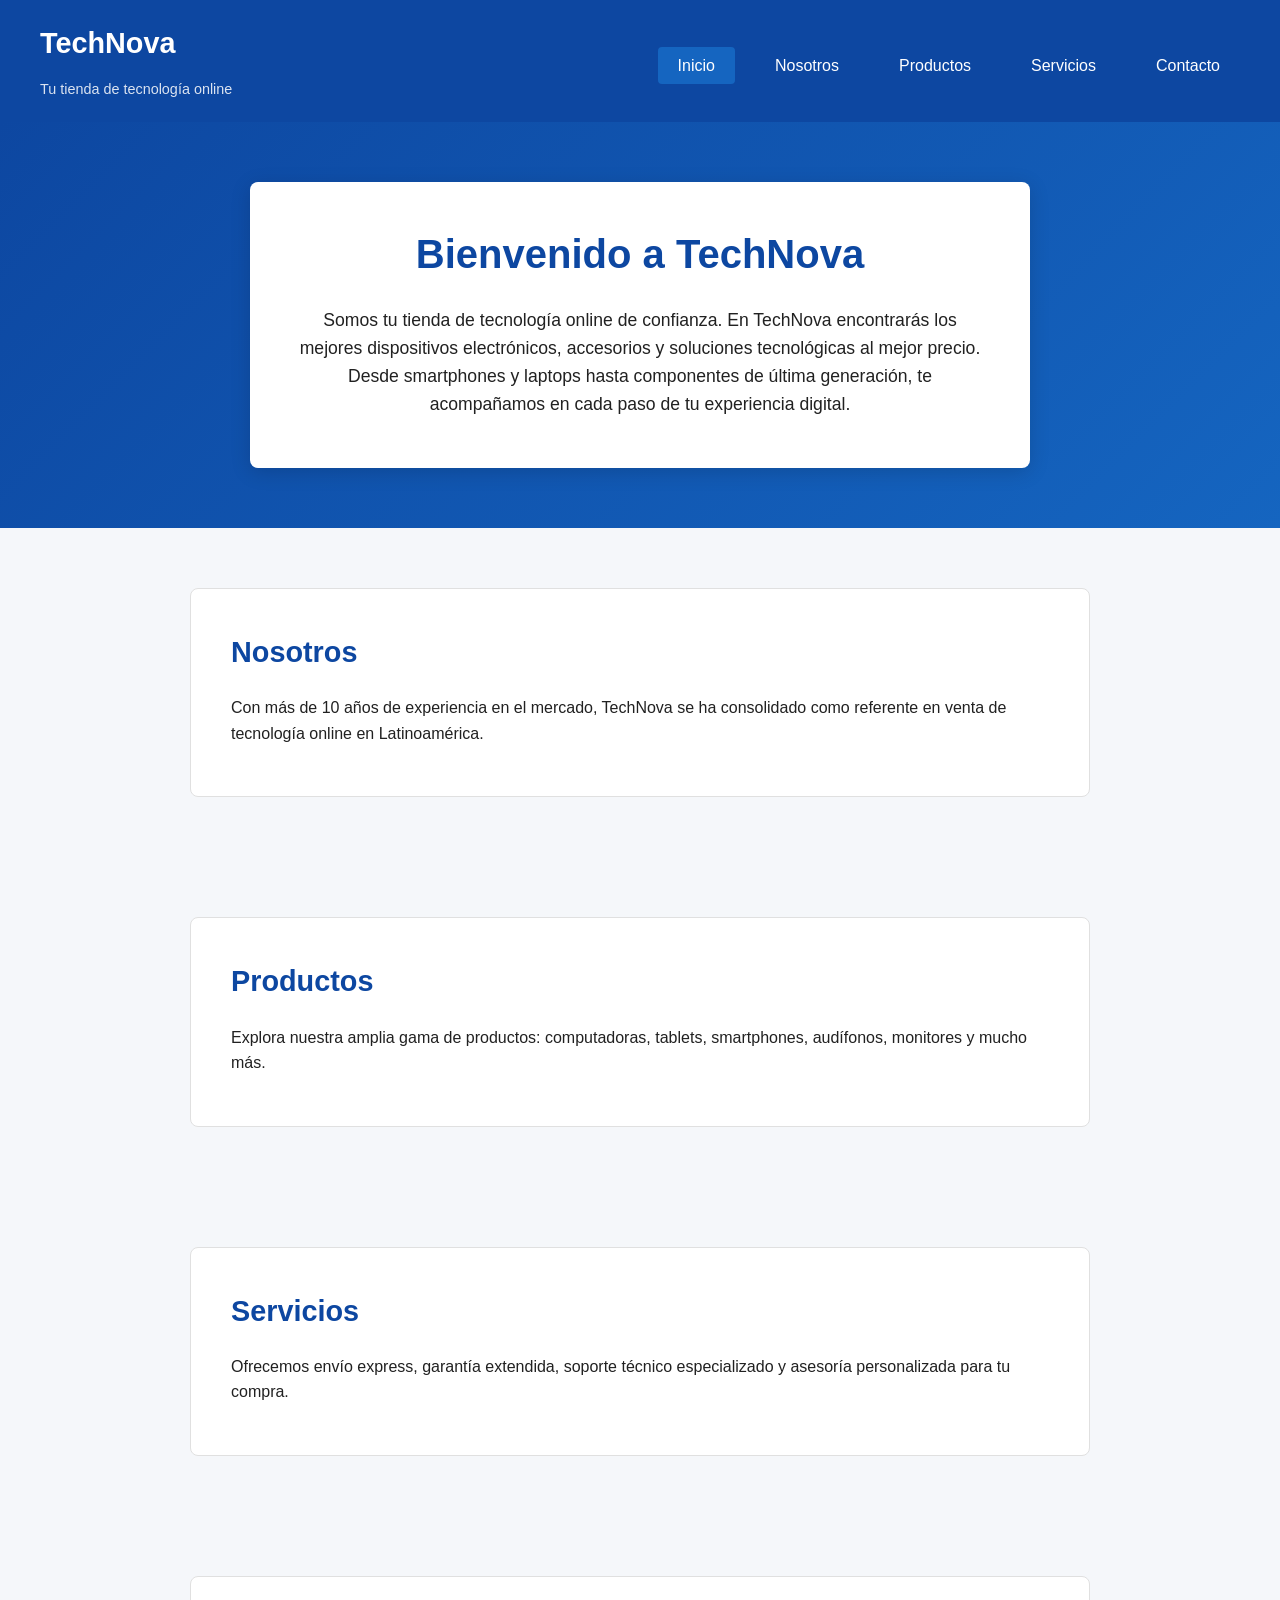
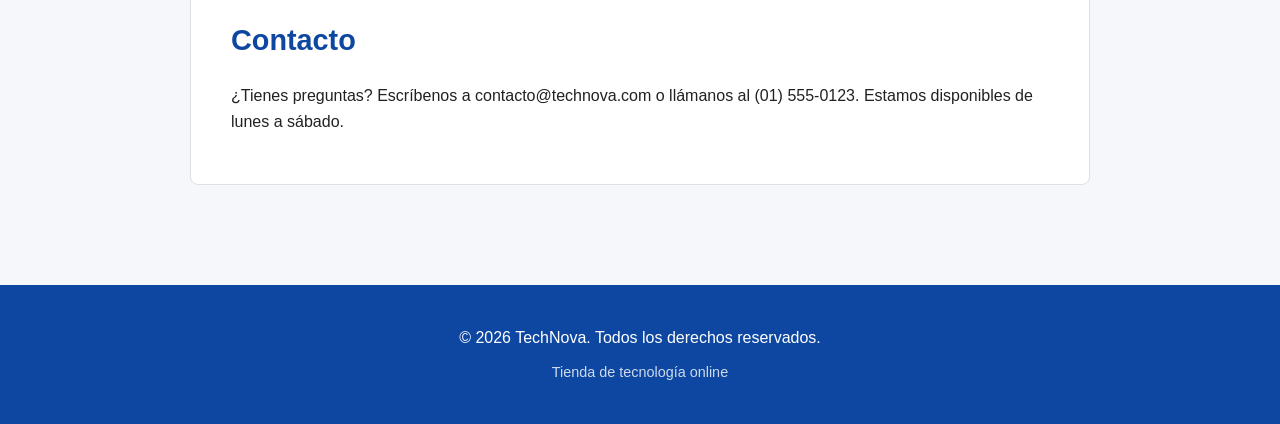
==== index.html @ bb237006 "Página web TechNova - tienda de tecnología online" ====
<!DOCTYPE html>
<html lang="es">
<head>
  <meta charset="UTF-8">
  <meta name="viewport" content="width=device-width, initial-scale=1.0">
  <title>TechNova - Tienda de Tecnología Online</title>
  <link rel="stylesheet" href="style.css">
</head>
<body>
  <header id="cabecera">
    <div class="logo">
      <h2>TechNova</h2>
      <span class="tagline">Tu tienda de tecnología online</span>
    </div>

    <nav class="navbar">
      <ul class="nav-lista">
        <li><a href="#inicio" class="nav-enlace activo">Inicio</a></li>
        <li><a href="#nosotros" class="nav-enlace">Nosotros</a></li>
        <li><a href="#productos" class="nav-enlace">Productos</a></li>
        <li><a href="#servicios" class="nav-enlace">Servicios</a></li>
        <li><a href="#contacto" class="nav-enlace">Contacto</a></li>
      </ul>
    </nav>
  </header>

  <main id="contenido-principal">
    <section id="inicio" class="seccion inicio">
      <div class="contenedor">
        <h1>Bienvenido a TechNova</h1>
        <p>
          Somos tu tienda de tecnología online de confianza. En TechNova encontrarás
          los mejores dispositivos electrónicos, accesorios y soluciones tecnológicas
          al mejor precio. Desde smartphones y laptops hasta componentes de última
          generación, te acompañamos en cada paso de tu experiencia digital.
        </p>
      </div>
    </section>

    <section id="nosotros" class="seccion">
      <div class="contenedor">
        <h2>Nosotros</h2>
        <p>
          Con más de 10 años de experiencia en el mercado, TechNova se ha consolidado
          como referente en venta de tecnología online en Latinoamérica.
        </p>
      </div>
    </section>

    <section id="productos" class="seccion">
      <div class="contenedor">
        <h2>Productos</h2>
        <p>
          Explora nuestra amplia gama de productos: computadoras, tablets, smartphones,
          audífonos, monitores y mucho más.
        </p>
      </div>
    </section>

    <section id="servicios" class="seccion">
      <div class="contenedor">
        <h2>Servicios</h2>
        <p>
          Ofrecemos envío express, garantía extendida, soporte técnico especializado
          y asesoría personalizada para tu compra.
        </p>
      </div>
    </section>

    <section id="contacto" class="seccion">
      <div class="contenedor">
        <h2>Contacto</h2>
        <p>
          ¿Tienes preguntas? Escríbenos a contacto@technova.com o llámanos al
          (01) 555-0123. Estamos disponibles de lunes a sábado.
        </p>
      </div>
    </section>
  </main>

  <footer id="pie-pagina">
    <div class="contenedor-footer">
      <p>&copy; 2026 TechNova. Todos los derechos reservados.</p>
      <p class="footer-info">Tienda de tecnología online</p>
    </div>
  </footer>
</body>
</html>
---- style.css ----
/* Variables CSS - Esquema de colores */
:root {
  --color-primario: #0d47a1;
  --color-secundario: #1565c0;
  --color-acento: #00bcd4;
  --color-fondo: #f5f7fa;
  --color-texto: #212121;
  --color-texto-claro: #ffffff;
  --color-borde: #e0e0e0;
  --espaciado-sm: 10px;
  --espaciado-md: 20px;
  --espaciado-lg: 40px;
  --espaciado-xl: 60px;
}

/* Reset básico */
* {
  margin: 0;
  padding: 0;
  box-sizing: border-box;
}

body {
  font-family: 'Segoe UI', Tahoma, Geneva, Verdana, sans-serif;
  background-color: var(--color-fondo);
  color: var(--color-texto);
  line-height: 1.6;
}

/* Header */
#cabecera {
  background-color: var(--color-primario);
  color: var(--color-texto-claro);
  padding: var(--espaciado-md) var(--espaciado-lg);
  display: flex;
  justify-content: space-between;
  align-items: center;
  flex-wrap: wrap;
}

.logo h2 {
  font-size: 1.8rem;
  margin-bottom: var(--espaciado-sm);
}

.tagline {
  font-size: 0.9rem;
  opacity: 0.85;
}

/* Navbar */
.navbar {
  margin-top: var(--espaciado-sm);
}

.nav-lista {
  list-style: none;
  display: flex;
  gap: var(--espaciado-md);
  flex-wrap: wrap;
}

.nav-enlace {
  color: var(--color-texto-claro);
  text-decoration: none;
  padding: var(--espaciado-sm) var(--espaciado-md);
  border-radius: 4px;
  transition: background-color 0.3s ease;
}

.nav-enlace:hover,
.nav-enlace.activo {
  background-color: var(--color-secundario);
}

/* Main */
#contenido-principal {
  min-height: 60vh;
}

.seccion {
  padding: var(--espaciado-xl) var(--espaciado-lg);
}

.contenedor {
  max-width: 900px;
  margin: 0 auto;
  padding: var(--espaciado-lg);
  background-color: var(--color-texto-claro);
  border-radius: 8px;
  border: 1px solid var(--color-borde);
}

/* Sección Inicio - Flexbox para centrar */
.inicio {
  display: flex;
  justify-content: center;
  align-items: center;
  background: linear-gradient(135deg, var(--color-primario), var(--color-secundario));
  padding: var(--espaciado-xl) var(--espaciado-lg);
}

.inicio .contenedor {
  text-align: center;
  border: none;
  box-shadow: 0 4px 20px rgba(0, 0, 0, 0.15);
}

.inicio h1 {
  color: var(--color-primario);
  font-size: 2.5rem;
  margin-bottom: var(--espaciado-md);
}

.inicio p {
  font-size: 1.1rem;
  color: var(--color-texto);
  max-width: 700px;
  margin: 0 auto;
}

.seccion h2 {
  color: var(--color-primario);
  margin-bottom: var(--espaciado-md);
  font-size: 1.8rem;
}

.seccion p {
  margin-bottom: var(--espaciado-sm);
}

/* Footer */
#pie-pagina {
  background-color: var(--color-primario);
  color: var(--color-texto-claro);
  padding: var(--espaciado-lg);
  margin-top: var(--espaciado-lg);
}

.contenedor-footer {
  display: flex;
  flex-direction: column;
  justify-content: center;
  align-items: center;
  text-align: center;
  gap: var(--espaciado-sm);
}

.footer-info {
  font-size: 0.9rem;
  opacity: 0.8;
}
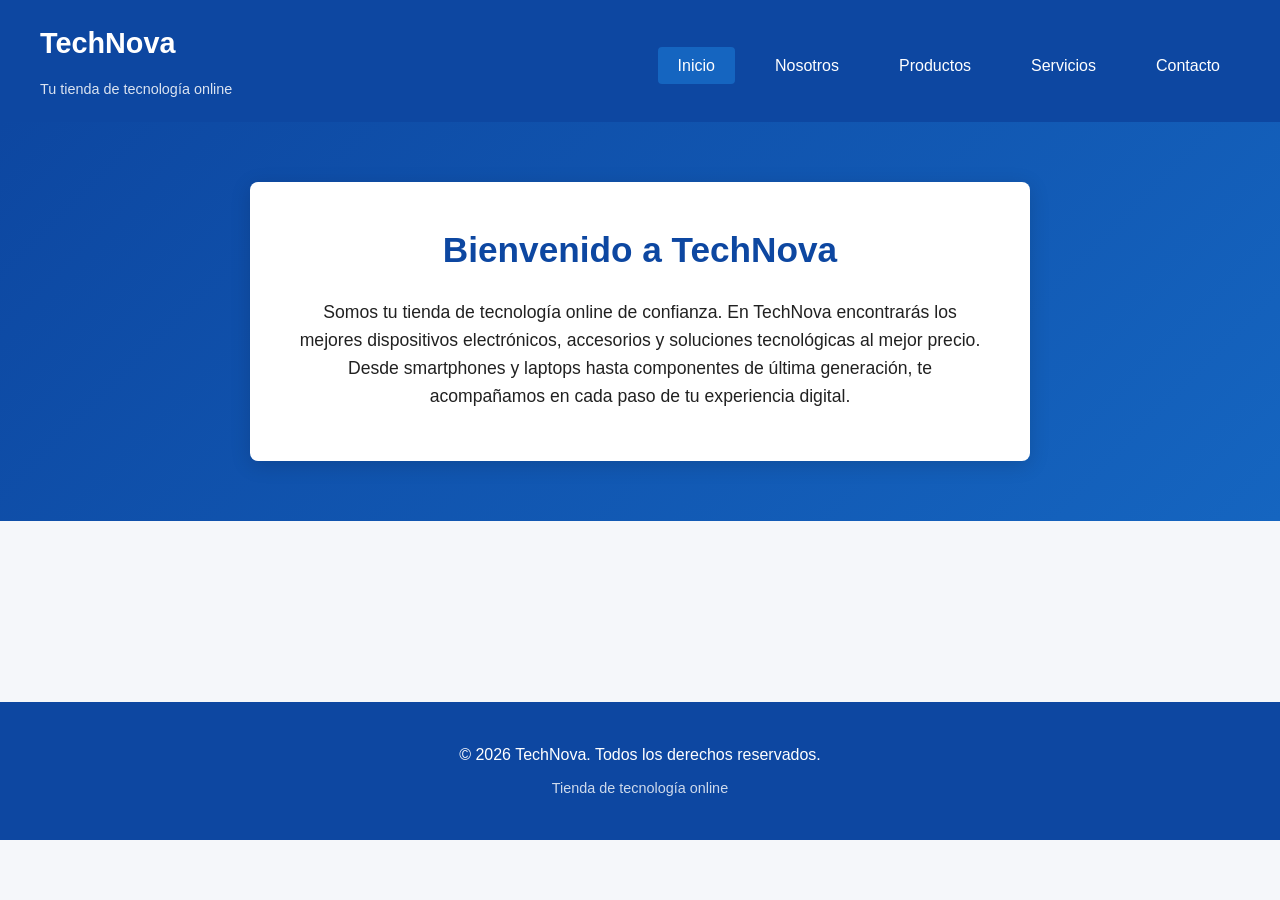
==== commit e292a49b: "Reorganizacion de proyecto" ====
--- a/index.html
+++ b/index.html
@@ -3,29 +3,29 @@
 <head>
   <meta charset="UTF-8">
   <meta name="viewport" content="width=device-width, initial-scale=1.0">
-  <title>TechNova - Tienda de Tecnología Online</title>
-  <link rel="stylesheet" href="style.css">
+  <title>TechNova - Inicio</title>
+  <link rel="stylesheet" href="css/style.css">
 </head>
 <body>
   <header id="cabecera">
     <div class="logo">
-      <h2>TechNova</h2>
+      <a href="index.html"><h2>TechNova</h2></a>
       <span class="tagline">Tu tienda de tecnología online</span>
     </div>
 
     <nav class="navbar">
       <ul class="nav-lista">
-        <li><a href="#inicio" class="nav-enlace activo">Inicio</a></li>
-        <li><a href="#nosotros" class="nav-enlace">Nosotros</a></li>
-        <li><a href="#productos" class="nav-enlace">Productos</a></li>
-        <li><a href="#servicios" class="nav-enlace">Servicios</a></li>
-        <li><a href="#contacto" class="nav-enlace">Contacto</a></li>
+        <li><a href="index.html" class="nav-enlace activo">Inicio</a></li>
+        <li><a href="pages/nosotros.html" class="nav-enlace">Nosotros</a></li>
+        <li><a href="pages/productos.html" class="nav-enlace">Productos</a></li>
+        <li><a href="pages/servicios.html" class="nav-enlace">Servicios</a></li>
+        <li><a href="pages/contacto.html" class="nav-enlace">Contacto</a></li>
       </ul>
     </nav>
   </header>
 
   <main id="contenido-principal">
-    <section id="inicio" class="seccion inicio">
+    <section class="seccion inicio">
       <div class="contenedor">
         <h1>Bienvenido a TechNova</h1>
         <p>
@@ -33,46 +33,6 @@
           los mejores dispositivos electrónicos, accesorios y soluciones tecnológicas
           al mejor precio. Desde smartphones y laptops hasta componentes de última
           generación, te acompañamos en cada paso de tu experiencia digital.
-        </p>
-      </div>
-    </section>
-
-    <section id="nosotros" class="seccion">
-      <div class="contenedor">
-        <h2>Nosotros</h2>
-        <p>
-          Con más de 10 años de experiencia en el mercado, TechNova se ha consolidado
-          como referente en venta de tecnología online en Latinoamérica.
-        </p>
-      </div>
-    </section>
-
-    <section id="productos" class="seccion">
-      <div class="contenedor">
-        <h2>Productos</h2>
-        <p>
-          Explora nuestra amplia gama de productos: computadoras, tablets, smartphones,
-          audífonos, monitores y mucho más.
-        </p>
-      </div>
-    </section>
-
-    <section id="servicios" class="seccion">
-      <div class="contenedor">
-        <h2>Servicios</h2>
-        <p>
-          Ofrecemos envío express, garantía extendida, soporte técnico especializado
-          y asesoría personalizada para tu compra.
-        </p>
-      </div>
-    </section>
-
-    <section id="contacto" class="seccion">
-      <div class="contenedor">
-        <h2>Contacto</h2>
-        <p>
-          ¿Tienes preguntas? Escríbenos a contacto@technova.com o llámanos al
-          (01) 555-0123. Estamos disponibles de lunes a sábado.
         </p>
       </div>
     </section>
--- a/css/style.css
+++ b/css/style.css
@@ -0,0 +1,199 @@
+:root {
+  --color-primario: #0d47a1;
+  --color-secundario: #1565c0;
+  --color-acento: #00bcd4;
+  --color-fondo: #f5f7fa;
+  --color-texto: #212121;
+  --color-texto-claro: #ffffff;
+  --color-borde: #e0e0e0;
+  --espaciado-sm: 10px;
+  --espaciado-md: 20px;
+  --espaciado-lg: 40px;
+  --espaciado-xl: 60px;
+}
+
+* {
+  margin: 0;
+  padding: 0;
+  box-sizing: border-box;
+}
+
+body {
+  font-family: 'Segoe UI', Tahoma, Geneva, Verdana, sans-serif;
+  background-color: var(--color-fondo);
+  color: var(--color-texto);
+  line-height: 1.6;
+}
+
+#cabecera {
+  background-color: var(--color-primario);
+  color: var(--color-texto-claro);
+  padding: var(--espaciado-md) var(--espaciado-lg);
+  display: flex;
+  justify-content: space-between;
+  align-items: center;
+  flex-wrap: wrap;
+}
+
+.logo h2 {
+  font-size: 1.8rem;
+  margin-bottom: var(--espaciado-sm);
+}
+
+.logo a {
+  color: var(--color-texto-claro);
+  text-decoration: none;
+}
+
+.tagline {
+  font-size: 0.9rem;
+  opacity: 0.85;
+}
+
+.navbar {
+  margin-top: var(--espaciado-sm);
+}
+
+.nav-lista {
+  list-style: none;
+  display: flex;
+  gap: var(--espaciado-md);
+  flex-wrap: wrap;
+}
+
+.nav-enlace {
+  color: var(--color-texto-claro);
+  text-decoration: none;
+  padding: var(--espaciado-sm) var(--espaciado-md);
+  border-radius: 4px;
+  transition: background-color 0.3s ease;
+}
+
+.nav-enlace:hover,
+.nav-enlace.activo {
+  background-color: var(--color-secundario);
+}
+
+#contenido-principal {
+  min-height: 60vh;
+}
+
+.seccion {
+  padding: var(--espaciado-xl) var(--espaciado-lg);
+}
+
+.contenedor {
+  max-width: 900px;
+  margin: 0 auto;
+  padding: var(--espaciado-lg);
+  background-color: var(--color-texto-claro);
+  border-radius: 8px;
+  border: 1px solid var(--color-borde);
+}
+
+.inicio {
+  display: flex;
+  justify-content: center;
+  align-items: center;
+  background: linear-gradient(135deg, var(--color-primario), var(--color-secundario));
+  padding: var(--espaciado-xl) var(--espaciado-lg);
+}
+
+.inicio .contenedor {
+  text-align: center;
+  border: none;
+  box-shadow: 0 4px 20px rgba(0, 0, 0, 0.15);
+}
+
+.inicio h1 {
+  color: var(--color-primario);
+  font-size: 2.5rem;
+  margin-bottom: var(--espaciado-md);
+}
+
+.inicio p {
+  font-size: 1.1rem;
+  color: var(--color-texto);
+  max-width: 700px;
+  margin: 0 auto;
+}
+
+.seccion h1,
+.seccion h2 {
+  color: var(--color-primario);
+  margin-bottom: var(--espaciado-md);
+  font-size: 1.8rem;
+}
+
+.seccion h1 {
+  font-size: 2.2rem;
+}
+
+.seccion p {
+  margin-bottom: var(--espaciado-sm);
+}
+
+.lista-valores,
+.lista-servicios {
+  margin: var(--espaciado-md) 0;
+  padding-left: var(--espaciado-lg);
+}
+
+.lista-valores li,
+.lista-servicios li {
+  margin-bottom: var(--espaciado-sm);
+}
+
+.productos-grid {
+  display: flex;
+  flex-wrap: wrap;
+  gap: var(--espaciado-md);
+  margin-top: var(--espaciado-md);
+}
+
+.producto-card {
+  flex: 1 1 250px;
+  padding: var(--espaciado-md);
+  border: 1px solid var(--color-borde);
+  border-radius: 8px;
+  background-color: var(--color-fondo);
+}
+
+.producto-card h3 {
+  color: var(--color-secundario);
+  margin-bottom: var(--espaciado-sm);
+}
+
+.producto-precio {
+  font-weight: bold;
+  color: var(--color-primario);
+  margin-top: var(--espaciado-sm);
+}
+
+.contacto-info {
+  margin-top: var(--espaciado-md);
+  padding: var(--espaciado-md);
+  background-color: var(--color-fondo);
+  border-radius: 8px;
+}
+
+#pie-pagina {
+  background-color: var(--color-primario);
+  color: var(--color-texto-claro);
+  padding: var(--espaciado-lg);
+  margin-top: var(--espaciado-lg);
+}
+
+.contenedor-footer {
+  display: flex;
+  flex-direction: column;
+  justify-content: center;
+  align-items: center;
+  text-align: center;
+  gap: var(--espaciado-sm);
+}
+
+.footer-info {
+  font-size: 0.9rem;
+  opacity: 0.8;
+}
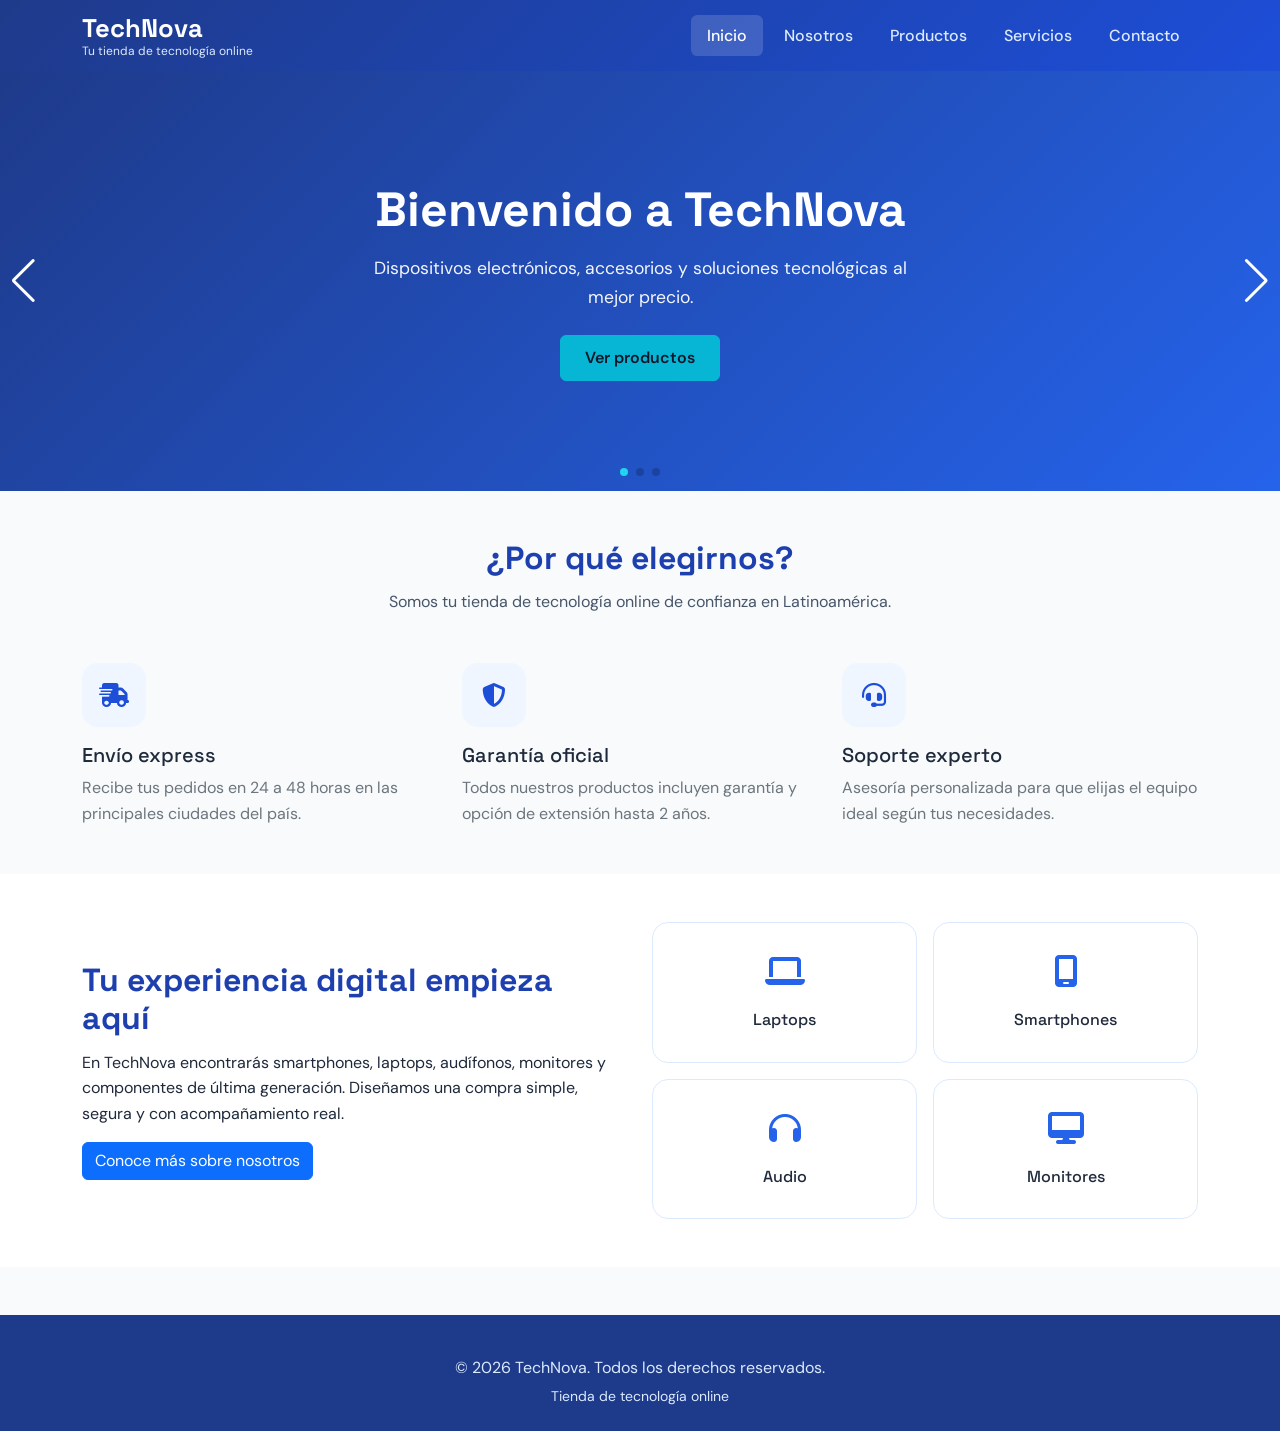
==== commit 19408c7f: "Integrar Bootstrap, Font Awesome, Google Fonts, AOS y Swiper" ====
--- a/index.html
+++ b/index.html
@@ -4,45 +4,157 @@
   <meta charset="UTF-8">
   <meta name="viewport" content="width=device-width, initial-scale=1.0">
   <title>TechNova - Inicio</title>
+  <link rel="preconnect" href="https://fonts.googleapis.com">
+  <link rel="preconnect" href="https://fonts.gstatic.com" crossorigin>
+  <link href="https://fonts.googleapis.com/css2?family=DM+Sans:wght@400;500;600;700&family=Space+Grotesk:wght@500;600;700&display=swap" rel="stylesheet">
+  <link href="https://cdn.jsdelivr.net/npm/bootstrap@5.3.3/dist/css/bootstrap.min.css" rel="stylesheet">
+  <link href="https://cdnjs.cloudflare.com/ajax/libs/font-awesome/6.5.2/css/all.min.css" rel="stylesheet">
+  <link href="https://cdn.jsdelivr.net/npm/swiper@11/swiper-bundle.min.css" rel="stylesheet">
+  <link href="https://unpkg.com/aos@2.3.4/dist/aos.css" rel="stylesheet">
   <link rel="stylesheet" href="css/style.css">
 </head>
 <body>
-  <header id="cabecera">
-    <div class="logo">
-      <a href="index.html"><h2>TechNova</h2></a>
-      <span class="tagline">Tu tienda de tecnología online</span>
-    </div>
-
-    <nav class="navbar">
-      <ul class="nav-lista">
-        <li><a href="index.html" class="nav-enlace activo">Inicio</a></li>
-        <li><a href="pages/nosotros.html" class="nav-enlace">Nosotros</a></li>
-        <li><a href="pages/productos.html" class="nav-enlace">Productos</a></li>
-        <li><a href="pages/servicios.html" class="nav-enlace">Servicios</a></li>
-        <li><a href="pages/contacto.html" class="nav-enlace">Contacto</a></li>
-      </ul>
+  <header class="site-header">
+    <nav class="navbar navbar-expand-lg">
+      <div class="container">
+        <a class="navbar-brand" href="index.html">
+          <span class="brand-name">TechNova</span>
+          <span class="brand-tagline">Tu tienda de tecnología online</span>
+        </a>
+        <button class="navbar-toggler" type="button" data-bs-toggle="collapse" data-bs-target="#menuPrincipal" aria-controls="menuPrincipal" aria-expanded="false" aria-label="Menú">
+          <span class="navbar-toggler-icon"></span>
+        </button>
+        <div class="collapse navbar-collapse" id="menuPrincipal">
+          <ul class="navbar-nav ms-auto mb-2 mb-lg-0">
+            <li class="nav-item"><a class="nav-link active" href="index.html">Inicio</a></li>
+            <li class="nav-item"><a class="nav-link" href="pages/nosotros.html">Nosotros</a></li>
+            <li class="nav-item"><a class="nav-link" href="pages/productos.html">Productos</a></li>
+            <li class="nav-item"><a class="nav-link" href="pages/servicios.html">Servicios</a></li>
+            <li class="nav-item"><a class="nav-link" href="pages/contacto.html">Contacto</a></li>
+          </ul>
+        </div>
+      </div>
     </nav>
   </header>
 
-  <main id="contenido-principal">
-    <section class="seccion inicio">
-      <div class="contenedor">
-        <h1>Bienvenido a TechNova</h1>
-        <p>
-          Somos tu tienda de tecnología online de confianza. En TechNova encontrarás
-          los mejores dispositivos electrónicos, accesorios y soluciones tecnológicas
-          al mejor precio. Desde smartphones y laptops hasta componentes de última
-          generación, te acompañamos en cada paso de tu experiencia digital.
-        </p>
+  <main>
+    <section class="swiper hero-swiper">
+      <div class="swiper-wrapper">
+        <div class="swiper-slide hero-slide hero-slide-1">
+          <div>
+            <h1>Bienvenido a TechNova</h1>
+            <p>Dispositivos electrónicos, accesorios y soluciones tecnológicas al mejor precio.</p>
+            <a href="pages/productos.html" class="btn btn-technova">Ver productos</a>
+          </div>
+        </div>
+        <div class="swiper-slide hero-slide hero-slide-2">
+          <div>
+            <h1>Tecnología de última generación</h1>
+            <p>Laptops, smartphones, monitores y más, con garantía oficial y envío nacional.</p>
+            <a href="pages/servicios.html" class="btn btn-outline-technova">Conoce nuestros servicios</a>
+          </div>
+        </div>
+        <div class="swiper-slide hero-slide hero-slide-3">
+          <div>
+            <h1>Asesoría y soporte real</h1>
+            <p>Te acompañamos antes y después de tu compra con especialistas en tecnología.</p>
+            <a href="pages/contacto.html" class="btn btn-technova">Contáctanos</a>
+          </div>
+        </div>
+      </div>
+      <div class="swiper-pagination"></div>
+      <div class="swiper-button-prev"></div>
+      <div class="swiper-button-next"></div>
+    </section>
+
+    <section class="py-5">
+      <div class="container">
+        <div class="text-center mb-5" data-aos="fade-up">
+          <h2 class="section-title">¿Por qué elegirnos?</h2>
+          <p class="section-lead mx-auto">Somos tu tienda de tecnología online de confianza en Latinoamérica.</p>
+        </div>
+        <div class="row g-4">
+          <div class="col-md-4" data-aos="fade-up" data-aos-delay="100">
+            <div class="feature-icon"><i class="fa-solid fa-truck-fast"></i></div>
+            <h3 class="h5">Envío express</h3>
+            <p class="text-secondary mb-0">Recibe tus pedidos en 24 a 48 horas en las principales ciudades del país.</p>
+          </div>
+          <div class="col-md-4" data-aos="fade-up" data-aos-delay="200">
+            <div class="feature-icon"><i class="fa-solid fa-shield-halved"></i></div>
+            <h3 class="h5">Garantía oficial</h3>
+            <p class="text-secondary mb-0">Todos nuestros productos incluyen garantía y opción de extensión hasta 2 años.</p>
+          </div>
+          <div class="col-md-4" data-aos="fade-up" data-aos-delay="300">
+            <div class="feature-icon"><i class="fa-solid fa-headset"></i></div>
+            <h3 class="h5">Soporte experto</h3>
+            <p class="text-secondary mb-0">Asesoría personalizada para que elijas el equipo ideal según tus necesidades.</p>
+          </div>
+        </div>
+      </div>
+    </section>
+
+    <section class="py-5 bg-white">
+      <div class="container">
+        <div class="row align-items-center g-4">
+          <div class="col-lg-6" data-aos="fade-right">
+            <h2 class="section-title">Tu experiencia digital empieza aquí</h2>
+            <p>
+              En TechNova encontrarás smartphones, laptops, audífonos, monitores y componentes
+              de última generación. Diseñamos una compra simple, segura y con acompañamiento real.
+            </p>
+            <a href="pages/nosotros.html" class="btn btn-primary">Conoce más sobre nosotros</a>
+          </div>
+          <div class="col-lg-6" data-aos="fade-left">
+            <div class="row g-3">
+              <div class="col-6">
+                <div class="product-item text-center">
+                  <div class="icon-wrap"><i class="fa-solid fa-laptop"></i></div>
+                  <h3 class="h6">Laptops</h3>
+                </div>
+              </div>
+              <div class="col-6">
+                <div class="product-item text-center">
+                  <div class="icon-wrap"><i class="fa-solid fa-mobile-screen"></i></div>
+                  <h3 class="h6">Smartphones</h3>
+                </div>
+              </div>
+              <div class="col-6">
+                <div class="product-item text-center">
+                  <div class="icon-wrap"><i class="fa-solid fa-headphones"></i></div>
+                  <h3 class="h6">Audio</h3>
+                </div>
+              </div>
+              <div class="col-6">
+                <div class="product-item text-center">
+                  <div class="icon-wrap"><i class="fa-solid fa-desktop"></i></div>
+                  <h3 class="h6">Monitores</h3>
+                </div>
+              </div>
+            </div>
+          </div>
+        </div>
       </div>
     </section>
   </main>
 
-  <footer id="pie-pagina">
-    <div class="contenedor-footer">
-      <p>&copy; 2026 TechNova. Todos los derechos reservados.</p>
-      <p class="footer-info">Tienda de tecnología online</p>
+  <footer class="site-footer">
+    <div class="container text-center">
+      <p class="mb-1">&copy; 2026 TechNova. Todos los derechos reservados.</p>
+      <p class="mb-0 small">Tienda de tecnología online</p>
     </div>
   </footer>
+
+  <script src="https://cdn.jsdelivr.net/npm/bootstrap@5.3.3/dist/js/bootstrap.bundle.min.js"></script>
+  <script src="https://cdn.jsdelivr.net/npm/swiper@11/swiper-bundle.min.js"></script>
+  <script src="https://unpkg.com/aos@2.3.4/dist/aos.js"></script>
+  <script>
+    AOS.init({ duration: 800, once: true });
+    new Swiper(".hero-swiper", {
+      loop: true,
+      autoplay: { delay: 4500 },
+      pagination: { el: ".swiper-pagination", clickable: true },
+      navigation: { nextEl: ".swiper-button-next", prevEl: ".swiper-button-prev" }
+    });
+  </script>
 </body>
 </html>
--- a/css/style.css
+++ b/css/style.css
@@ -1,199 +1,287 @@
 :root {
-  --color-primario: #0d47a1;
-  --color-secundario: #1565c0;
-  --color-acento: #00bcd4;
-  --color-fondo: #f5f7fa;
-  --color-texto: #212121;
+  --blue-50: #eff6ff;
+  --blue-100: #dbeafe;
+  --blue-200: #bfdbfe;
+  --blue-400: #60a5fa;
+  --blue-500: #3b82f6;
+  --blue-600: #2563eb;
+  --blue-700: #1d4ed8;
+  --blue-800: #1e40af;
+  --blue-900: #1e3a8a;
+  --cyan-400: #22d3ee;
+  --cyan-500: #06b6d4;
+  --slate-50: #f8fafc;
+  --slate-100: #f1f5f9;
+  --slate-600: #475569;
+  --slate-800: #1e293b;
+  --slate-900: #0f172a;
+  --color-primario: var(--blue-800);
+  --color-secundario: var(--blue-600);
+  --color-acento: var(--cyan-500);
+  --color-fondo: var(--slate-50);
+  --color-texto: var(--slate-800);
   --color-texto-claro: #ffffff;
-  --color-borde: #e0e0e0;
-  --espaciado-sm: 10px;
-  --espaciado-md: 20px;
-  --espaciado-lg: 40px;
-  --espaciado-xl: 60px;
 }
 
 * {
-  margin: 0;
-  padding: 0;
   box-sizing: border-box;
 }
 
 body {
-  font-family: 'Segoe UI', Tahoma, Geneva, Verdana, sans-serif;
+  font-family: "DM Sans", sans-serif;
   background-color: var(--color-fondo);
   color: var(--color-texto);
   line-height: 1.6;
 }
 
-#cabecera {
-  background-color: var(--color-primario);
-  color: var(--color-texto-claro);
-  padding: var(--espaciado-md) var(--espaciado-lg);
-  display: flex;
-  justify-content: space-between;
+h1, h2, h3, h4, .brand-name {
+  font-family: "Space Grotesk", sans-serif;
+  font-weight: 700;
+}
+
+.site-header {
+  background: linear-gradient(135deg, var(--blue-900), var(--blue-700));
+  box-shadow: 0 4px 20px rgba(30, 58, 138, 0.25);
+}
+
+.navbar-brand {
+  display: flex;
+  flex-direction: column;
+  line-height: 1.2;
+}
+
+.brand-name {
+  font-size: 1.6rem;
+  color: var(--color-texto-claro);
+  margin: 0;
+}
+
+.brand-tagline {
+  font-size: 0.75rem;
+  color: var(--blue-100);
+  font-weight: 400;
+}
+
+.navbar-nav .nav-link {
+  color: var(--blue-100) !important;
+  font-weight: 500;
+  padding: 0.5rem 1rem !important;
+  border-radius: 0.4rem;
+  margin: 0 0.15rem;
+  transition: background-color 0.25s ease, color 0.25s ease;
+}
+
+.navbar-nav .nav-link:hover,
+.navbar-nav .nav-link.active {
+  background-color: rgba(255, 255, 255, 0.15);
+  color: var(--color-texto-claro) !important;
+}
+
+.navbar-toggler {
+  border-color: rgba(255, 255, 255, 0.4);
+}
+
+.navbar-toggler-icon {
+  background-image: url("data:image/svg+xml,%3csvg xmlns='http://www.w3.org/2000/svg' viewBox='0 0 30 30'%3e%3cpath stroke='rgba%28255, 255, 255, 0.9%29' stroke-linecap='round' stroke-miterlimit='10' stroke-width='2' d='M4 7h22M4 15h22M4 23h22'/%3e%3c/svg%3e");
+}
+
+.hero-swiper {
+  width: 100%;
+  height: 420px;
+}
+
+.hero-slide {
+  display: flex;
   align-items: center;
-  flex-wrap: wrap;
-}
-
-.logo h2 {
-  font-size: 1.8rem;
-  margin-bottom: var(--espaciado-sm);
-}
-
-.logo a {
-  color: var(--color-texto-claro);
+  justify-content: center;
+  text-align: center;
+  color: var(--color-texto-claro);
+  padding: 2rem;
+  background-size: cover;
+  background-position: center;
+}
+
+.hero-slide-1 {
+  background: linear-gradient(135deg, var(--blue-900), var(--blue-600));
+}
+
+.hero-slide-2 {
+  background: linear-gradient(135deg, #0e7490, var(--cyan-500));
+}
+
+.hero-slide-3 {
+  background: linear-gradient(135deg, var(--blue-800), #0369a1);
+}
+
+.hero-slide h1 {
+  font-size: clamp(2rem, 5vw, 3rem);
+  margin-bottom: 1rem;
+}
+
+.hero-slide p {
+  font-size: 1.1rem;
+  max-width: 560px;
+  margin: 0 auto 1.5rem;
+  opacity: 0.95;
+}
+
+.btn-technova {
+  background-color: var(--cyan-500);
+  border-color: var(--cyan-500);
+  color: var(--slate-900);
+  font-weight: 600;
+  padding: 0.65rem 1.5rem;
+}
+
+.btn-technova:hover {
+  background-color: var(--cyan-400);
+  border-color: var(--cyan-400);
+  color: var(--slate-900);
+}
+
+.btn-outline-technova {
+  border: 2px solid var(--color-texto-claro);
+  color: var(--color-texto-claro);
+  font-weight: 600;
+}
+
+.btn-outline-technova:hover {
+  background-color: var(--color-texto-claro);
+  color: var(--blue-800);
+}
+
+.page-banner {
+  background: linear-gradient(135deg, var(--blue-900), var(--blue-600));
+  color: var(--color-texto-claro);
+  padding: 3.5rem 0;
+  text-align: center;
+}
+
+.page-banner h1 {
+  margin-bottom: 0.5rem;
+}
+
+.page-banner p {
+  margin: 0;
+  opacity: 0.9;
+}
+
+.section-title {
+  color: var(--blue-800);
+  margin-bottom: 0.75rem;
+}
+
+.section-lead {
+  color: var(--slate-600);
+  max-width: 640px;
+}
+
+.feature-icon {
+  width: 64px;
+  height: 64px;
+  border-radius: 1rem;
+  background: var(--blue-50);
+  color: var(--blue-700);
+  display: flex;
+  align-items: center;
+  justify-content: center;
+  font-size: 1.5rem;
+  margin-bottom: 1rem;
+}
+
+.product-item {
+  background: var(--color-texto-claro);
+  border: 1px solid var(--blue-100);
+  border-radius: 1rem;
+  padding: 1.5rem;
+  height: 100%;
+  transition: transform 0.25s ease, box-shadow 0.25s ease;
+}
+
+.product-item:hover {
+  transform: translateY(-4px);
+  box-shadow: 0 12px 28px rgba(37, 99, 235, 0.15);
+}
+
+.product-item .icon-wrap {
+  font-size: 2rem;
+  color: var(--blue-600);
+  margin-bottom: 0.75rem;
+}
+
+.product-price {
+  font-family: "Space Grotesk", sans-serif;
+  font-size: 1.35rem;
+  font-weight: 700;
+  color: var(--blue-700);
+}
+
+.service-block {
+  background: var(--color-texto-claro);
+  border-left: 4px solid var(--cyan-500);
+  padding: 1.5rem;
+  border-radius: 0 0.75rem 0.75rem 0;
+  height: 100%;
+}
+
+.contact-box {
+  background: var(--color-texto-claro);
+  border: 1px solid var(--blue-100);
+  border-radius: 1rem;
+  padding: 1.5rem;
+  height: 100%;
+}
+
+.contact-box i {
+  color: var(--blue-600);
+  font-size: 1.4rem;
+  margin-right: 0.75rem;
+}
+
+.form-control:focus,
+.form-select:focus {
+  border-color: var(--blue-400);
+  box-shadow: 0 0 0 0.2rem rgba(37, 99, 235, 0.2);
+}
+
+.site-footer {
+  background: var(--blue-900);
+  color: var(--blue-100);
+  padding: 2.5rem 0 1.5rem;
+  margin-top: 3rem;
+}
+
+.site-footer a {
+  color: var(--cyan-400);
   text-decoration: none;
 }
 
-.tagline {
-  font-size: 0.9rem;
-  opacity: 0.85;
-}
-
-.navbar {
-  margin-top: var(--espaciado-sm);
-}
-
-.nav-lista {
+.site-footer a:hover {
+  color: var(--cyan-500);
+}
+
+.swiper-pagination-bullet-active {
+  background: var(--cyan-400) !important;
+}
+
+.swiper-button-next,
+.swiper-button-prev {
+  color: var(--color-texto-claro) !important;
+}
+
+.valor-list {
   list-style: none;
-  display: flex;
-  gap: var(--espaciado-md);
-  flex-wrap: wrap;
-}
-
-.nav-enlace {
-  color: var(--color-texto-claro);
-  text-decoration: none;
-  padding: var(--espaciado-sm) var(--espaciado-md);
-  border-radius: 4px;
-  transition: background-color 0.3s ease;
-}
-
-.nav-enlace:hover,
-.nav-enlace.activo {
-  background-color: var(--color-secundario);
-}
-
-#contenido-principal {
-  min-height: 60vh;
-}
-
-.seccion {
-  padding: var(--espaciado-xl) var(--espaciado-lg);
-}
-
-.contenedor {
-  max-width: 900px;
-  margin: 0 auto;
-  padding: var(--espaciado-lg);
-  background-color: var(--color-texto-claro);
-  border-radius: 8px;
-  border: 1px solid var(--color-borde);
-}
-
-.inicio {
-  display: flex;
-  justify-content: center;
-  align-items: center;
-  background: linear-gradient(135deg, var(--color-primario), var(--color-secundario));
-  padding: var(--espaciado-xl) var(--espaciado-lg);
-}
-
-.inicio .contenedor {
-  text-align: center;
-  border: none;
-  box-shadow: 0 4px 20px rgba(0, 0, 0, 0.15);
-}
-
-.inicio h1 {
-  color: var(--color-primario);
-  font-size: 2.5rem;
-  margin-bottom: var(--espaciado-md);
-}
-
-.inicio p {
-  font-size: 1.1rem;
-  color: var(--color-texto);
-  max-width: 700px;
-  margin: 0 auto;
-}
-
-.seccion h1,
-.seccion h2 {
-  color: var(--color-primario);
-  margin-bottom: var(--espaciado-md);
-  font-size: 1.8rem;
-}
-
-.seccion h1 {
-  font-size: 2.2rem;
-}
-
-.seccion p {
-  margin-bottom: var(--espaciado-sm);
-}
-
-.lista-valores,
-.lista-servicios {
-  margin: var(--espaciado-md) 0;
-  padding-left: var(--espaciado-lg);
-}
-
-.lista-valores li,
-.lista-servicios li {
-  margin-bottom: var(--espaciado-sm);
-}
-
-.productos-grid {
-  display: flex;
-  flex-wrap: wrap;
-  gap: var(--espaciado-md);
-  margin-top: var(--espaciado-md);
-}
-
-.producto-card {
-  flex: 1 1 250px;
-  padding: var(--espaciado-md);
-  border: 1px solid var(--color-borde);
-  border-radius: 8px;
-  background-color: var(--color-fondo);
-}
-
-.producto-card h3 {
-  color: var(--color-secundario);
-  margin-bottom: var(--espaciado-sm);
-}
-
-.producto-precio {
-  font-weight: bold;
-  color: var(--color-primario);
-  margin-top: var(--espaciado-sm);
-}
-
-.contacto-info {
-  margin-top: var(--espaciado-md);
-  padding: var(--espaciado-md);
-  background-color: var(--color-fondo);
-  border-radius: 8px;
-}
-
-#pie-pagina {
-  background-color: var(--color-primario);
-  color: var(--color-texto-claro);
-  padding: var(--espaciado-lg);
-  margin-top: var(--espaciado-lg);
-}
-
-.contenedor-footer {
-  display: flex;
-  flex-direction: column;
-  justify-content: center;
-  align-items: center;
-  text-align: center;
-  gap: var(--espaciado-sm);
-}
-
-.footer-info {
-  font-size: 0.9rem;
-  opacity: 0.8;
-}
+  padding: 0;
+}
+
+.valor-list li {
+  display: flex;
+  align-items: flex-start;
+  gap: 0.75rem;
+  margin-bottom: 0.85rem;
+}
+
+.valor-list i {
+  color: var(--cyan-500);
+  margin-top: 0.25rem;
+}
